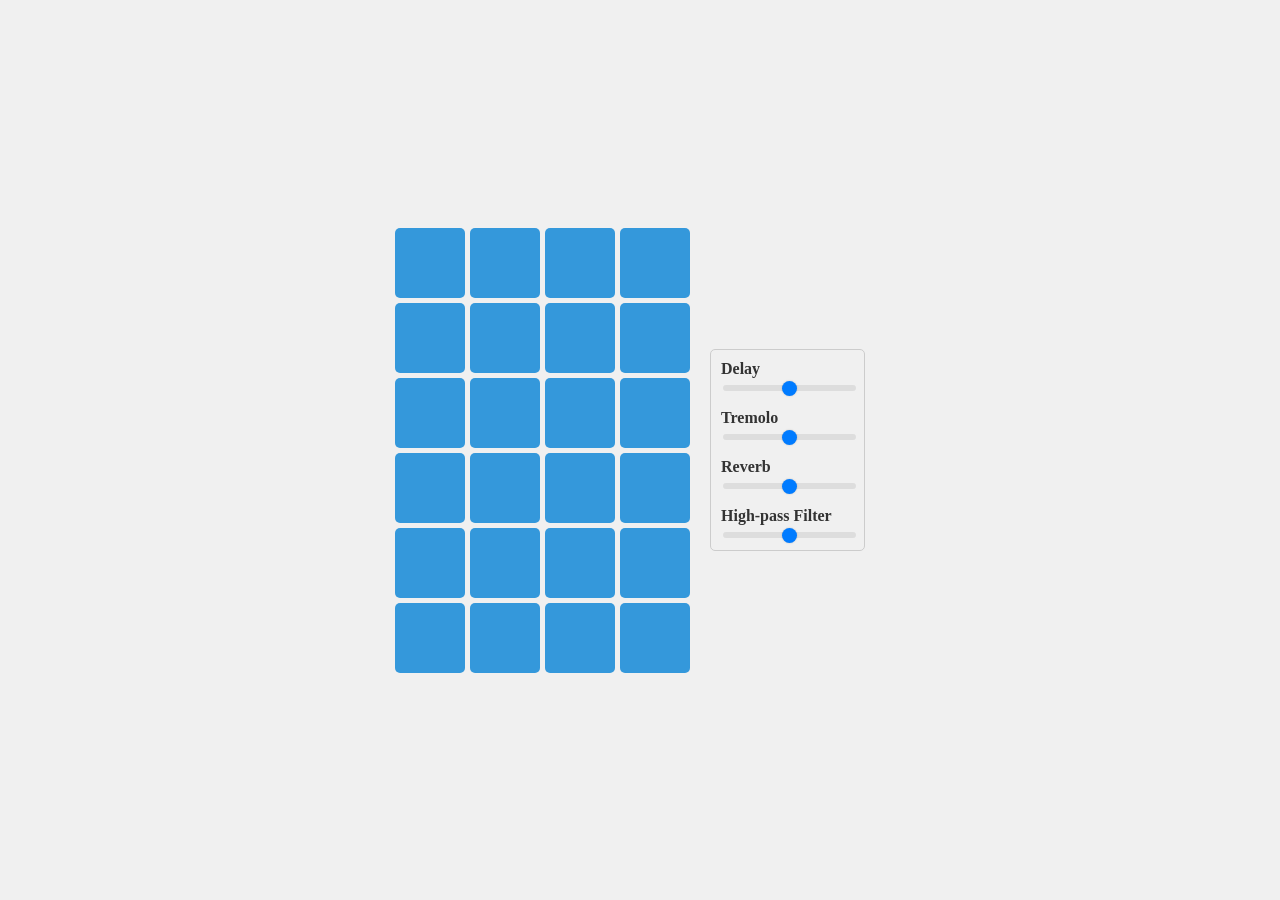
==== guitar.html @ 7b3c8bc3 "add FX" ====
<!DOCTYPE html>
<html lang="fr">
<head>
    <meta charset="UTF-8">
    <meta name="viewport" content="width=device-width, initial-scale=1.0">
    <title>ModernLoops</title>
    <link rel="stylesheet" href="style.css">
</head>
<body>
    <div class="container">
        <!-- Création de 24 carrés avec une classe 'loop-box' et un id unique pour chacun -->
        <div class="loop-box" id="loop1"></div>
        <div class="loop-box" id="loop2"></div>
        <div class="loop-box" id="loop3"></div>
        <div class="loop-box" id="loop4"></div>
        <div class="loop-box" id="loop5"></div>
        <div class="loop-box" id="loop6"></div>
        <div class="loop-box" id="loop7"></div>
        <div class="loop-box" id="loop8"></div>
        <div class="loop-box" id="loop9"></div>
        <div class="loop-box" id="loop10"></div>
        <div class="loop-box" id="loop11"></div>
        <div class="loop-box" id="loop12"></div>
        <div class="loop-box" id="loop13"></div>
        <div class="loop-box" id="loop14"></div>
        <div class="loop-box" id="loop15"></div>
        <div class="loop-box" id="loop16"></div>
        <div class="loop-box" id="loop17"></div>
        <div class="loop-box" id="loop18"></div>
        <div class="loop-box" id="loop19"></div>
        <div class="loop-box" id="loop20"></div>
        <div class="loop-box" id="loop21"></div>
        <div class="loop-box" id="loop22"></div>
        <div class="loop-box" id="loop23"></div>
        <div class="loop-box" id="loop24"></div>
    </div>
    <div id="controls">
        <div class="slider-container">
            <label for="delay-slider">Delay</label>
            <input type="range" id="delay-slider" min="0" max="1" step="0.01" value="0.5">
        </div>
        <div class="slider-container">
            <label for="tremolo-slider">Tremolo</label>
            <input type="range" id="tremolo-slider" min="0" max="1" step="0.01" value="0.5">
        </div>
        <div class="slider-container">
            <label for="reverb-slider">Reverb</label>
            <input type="range" id="reverb-slider" min="0" max="1" step="0.01" value="0.5">
        </div>
        <div class="slider-container">
            <label for="filter-slider">High-pass Filter</label>
            <input type="range" id="filter-slider" min="0" max="1" step="0.01" value="0.5">
        </div>
    </div>

    <script src="script.js"></script>
    <script>
      let effects = {
          delay: 0.5,
          tremolo: 0.5,
          reverb: 0.5,
          filter: 0.5,
      };

      // Fonction pour mettre à jour les valeurs dry/wet
      function updateEffect(effect, value) {
          effects[effect] = value;
          console.log(`Updated ${effect}: ${value}`);
          // Intégrez ici le traitement audio pour chaque effet
      }

      // Ajouter des événements pour chaque slider
      document.getElementById('delay-slider').addEventListener('input', (e) => {
          updateEffect('delay', parseFloat(e.target.value));
      });

      document.getElementById('tremolo-slider').addEventListener('input', (e) => {
          updateEffect('tremolo', parseFloat(e.target.value));
      });

      document.getElementById('reverb-slider').addEventListener('input', (e) => {
          updateEffect('reverb', parseFloat(e.target.value));
      });

      document.getElementById('filter-slider').addEventListener('input', (e) => {
          updateEffect('filter', parseFloat(e.target.value));
      });
    </script>

</body>
</html>
---- style.css ----
body {
    display: flex;
    justify-content: center;
    align-items: center;
    height: 100vh;
    margin: 0;
    background-color: #f0f0f0;
}

.container {
    display: grid;
    grid-template-columns: repeat(4, 70px);
    grid-gap: 5px;
}

.loop-box {
    width: 70px;
    height: 70px;
    background-color: #3498db;
    border-radius: 5px;
    cursor: pointer;
    transition: background-color 0.3s ease;
}

.loop-box.active {
    background-color: #2ecc71;
}

#controls {
    display: flex;
    flex-direction: column;
    gap: 1rem;
    margin: 20px;
    padding: 10px;
    border: 1px solid #ccc;
    border-radius: 5px;
    max-width: 300px;
}

.slider-container {
    display: flex;
    flex-direction: column;
    align-items: flex-start;
}

label {
    font-size: 1rem;
    margin-bottom: 5px;
    font-weight: bold;
    color: #333;
}

input[type="range"] {
    width: 100%;
    appearance: none;
    background: #ddd;
    height: 6px;
    border-radius: 5px;
    outline: none;
    transition: background 0.3s;
}

input[type="range"]::-webkit-slider-thumb {
    appearance: none;
    width: 15px;
    height: 15px;
    background: #007bff;
    border-radius: 50%;
    cursor: pointer;
    box-shadow: 0 0 2px rgba(0, 0, 0, 0.2);
}

input[type="range"]::-moz-range-thumb {
    width: 15px;
    height: 15px;
    background: #007bff;
    border-radius: 50%;
    cursor: pointer;
}
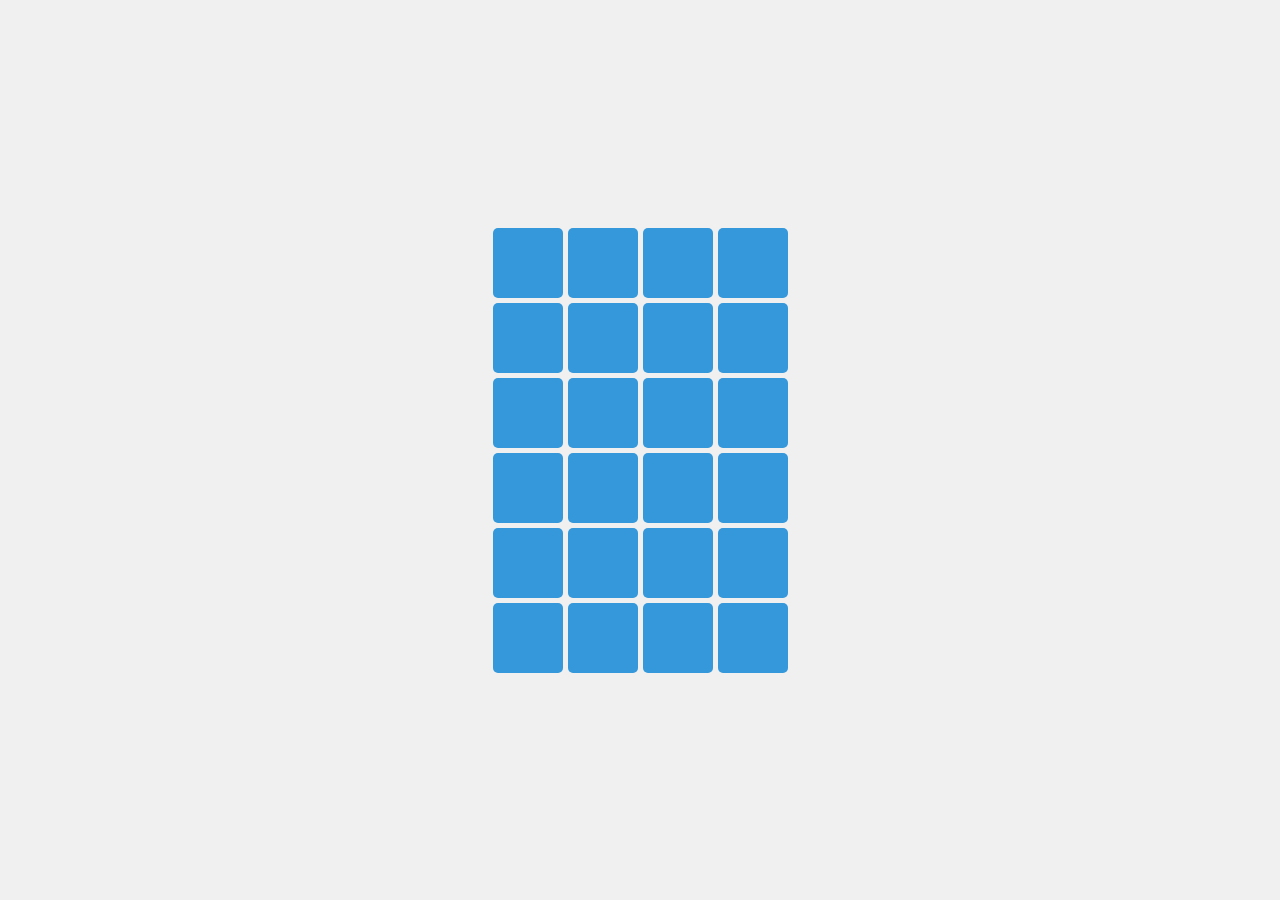
==== commit fb5cbebc: "keep easy" ====
--- a/guitar.html
+++ b/guitar.html
@@ -34,58 +34,8 @@
         <div class="loop-box" id="loop23"></div>
         <div class="loop-box" id="loop24"></div>
     </div>
-    <div id="controls">
-        <div class="slider-container">
-            <label for="delay-slider">Delay</label>
-            <input type="range" id="delay-slider" min="0" max="1" step="0.01" value="0.5">
-        </div>
-        <div class="slider-container">
-            <label for="tremolo-slider">Tremolo</label>
-            <input type="range" id="tremolo-slider" min="0" max="1" step="0.01" value="0.5">
-        </div>
-        <div class="slider-container">
-            <label for="reverb-slider">Reverb</label>
-            <input type="range" id="reverb-slider" min="0" max="1" step="0.01" value="0.5">
-        </div>
-        <div class="slider-container">
-            <label for="filter-slider">High-pass Filter</label>
-            <input type="range" id="filter-slider" min="0" max="1" step="0.01" value="0.5">
-        </div>
-    </div>
 
     <script src="script.js"></script>
-    <script>
-      let effects = {
-          delay: 0.5,
-          tremolo: 0.5,
-          reverb: 0.5,
-          filter: 0.5,
-      };
-
-      // Fonction pour mettre à jour les valeurs dry/wet
-      function updateEffect(effect, value) {
-          effects[effect] = value;
-          console.log(`Updated ${effect}: ${value}`);
-          // Intégrez ici le traitement audio pour chaque effet
-      }
-
-      // Ajouter des événements pour chaque slider
-      document.getElementById('delay-slider').addEventListener('input', (e) => {
-          updateEffect('delay', parseFloat(e.target.value));
-      });
-
-      document.getElementById('tremolo-slider').addEventListener('input', (e) => {
-          updateEffect('tremolo', parseFloat(e.target.value));
-      });
-
-      document.getElementById('reverb-slider').addEventListener('input', (e) => {
-          updateEffect('reverb', parseFloat(e.target.value));
-      });
-
-      document.getElementById('filter-slider').addEventListener('input', (e) => {
-          updateEffect('filter', parseFloat(e.target.value));
-      });
-    </script>
 
 </body>
 </html>
--- a/style.css
+++ b/style.css
@@ -26,54 +26,4 @@
     background-color: #2ecc71;
 }
 
-#controls {
-    display: flex;
-    flex-direction: column;
-    gap: 1rem;
-    margin: 20px;
-    padding: 10px;
-    border: 1px solid #ccc;
-    border-radius: 5px;
-    max-width: 300px;
-}
 
-.slider-container {
-    display: flex;
-    flex-direction: column;
-    align-items: flex-start;
-}
-
-label {
-    font-size: 1rem;
-    margin-bottom: 5px;
-    font-weight: bold;
-    color: #333;
-}
-
-input[type="range"] {
-    width: 100%;
-    appearance: none;
-    background: #ddd;
-    height: 6px;
-    border-radius: 5px;
-    outline: none;
-    transition: background 0.3s;
-}
-
-input[type="range"]::-webkit-slider-thumb {
-    appearance: none;
-    width: 15px;
-    height: 15px;
-    background: #007bff;
-    border-radius: 50%;
-    cursor: pointer;
-    box-shadow: 0 0 2px rgba(0, 0, 0, 0.2);
-}
-
-input[type="range"]::-moz-range-thumb {
-    width: 15px;
-    height: 15px;
-    background: #007bff;
-    border-radius: 50%;
-    cursor: pointer;
-}
